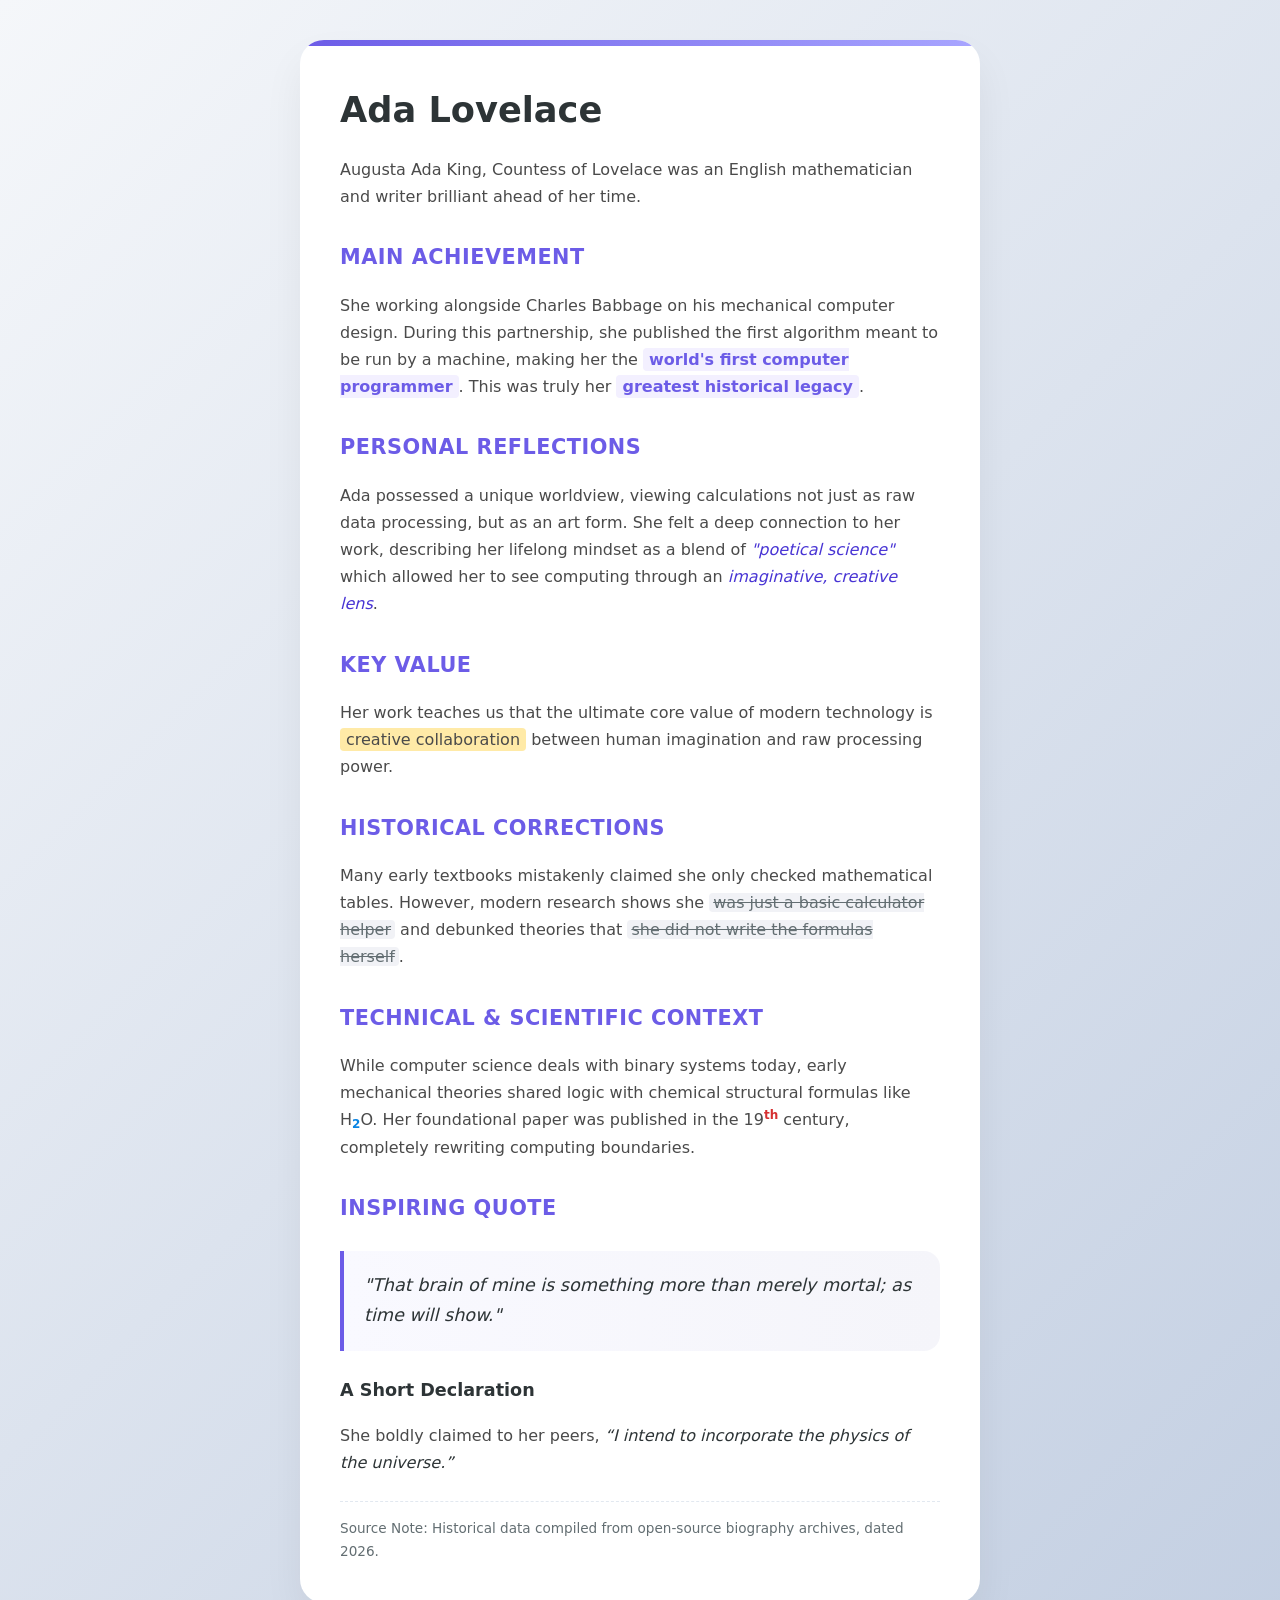
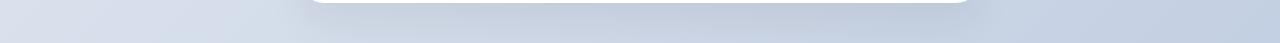
==== homework.html @ de789cb5 "Add files via upload" ====
<!DOCTYPE html>
<html lang="en">
<head>
    <meta charset="UTF-8">
    <meta name="viewport" content="width=device-width, initial-scale=1.0">
    <title>Mini Biography: Ada Lovelace</title>
    <style>
        /* Modern Design System */
        :root {
            --primary: #6c5ce7;
            --primary-light: #f3f0ff;
            --text-dark: #2d3436;
            --text-muted: #636e72;
            --bg-card: #ffffff;
            --accent-yellow: #ffeaa7;
        }

        body {
            font-family: 'Segoe UI', system-ui, -apple-system, sans-serif;
            line-height: 1.7;
            background: linear-gradient(135deg, #f5f7fa 0%, #c3cfe2 100%);
            color: var(--text-dark);
            margin: 0;
            padding: 40px 20px;
            display: flex;
            justify-content: center;
            align-items: center;
            min-height: 100vh;
        }

        /* Interactive Profile Card Container */
        .biography-card {
            background: var(--bg-card);
            max-width: 600px;
            width: 100%;
            padding: 40px;
            border-radius: 24px;
            box-shadow: 0 20px 40px rgba(0, 0, 0, 0.06);
            transition: all 0.4s cubic-bezier(0.165, 0.84, 0.44, 1);
            position: relative;
            overflow: hidden;
        }

        .biography-card:hover {
            transform: translateY(-8px);
            box-shadow: 0 30px 60px rgba(0, 0, 0, 0.12);
        }

        /* Decorative top gradient accent */
        .biography-card::before {
            content: '';
            position: absolute;
            top: 0;
            left: 0;
            right: 0;
            height: 6px;
            background: linear-gradient(90deg, var(--primary), #a8a5ff);
        }

        h1 {
            font-size: 2.2rem;
            color: var(--text-dark);
            margin-top: 0;
            margin-bottom: 5px;
            font-weight: 800;
        }

        h2 {
            font-size: 1.3rem;
            color: var(--primary);
            margin-top: 30px;
            margin-bottom: 10px;
            text-transform: uppercase;
            letter-spacing: 0.5px;
            font-weight: 700;
        }

        h3 {
            font-size: 1.1rem;
            color: var(--text-dark);
            margin-top: 20px;
            margin-bottom: 5px;
        }

        p {
            margin-bottom: 1.2rem;
            color: #4a4a4a;
        }

        /* Bold Elements with dynamic hover properties */
        b, strong {
            color: var(--primary);
            font-weight: 600;
            background: var(--primary-light);
            padding: 2px 6px;
            border-radius: 4px;
            transition: all 0.2s;
        }

        b:hover, strong:hover {
            background: var(--primary);
            color: white;
        }

        /* Italic Elements */
        i, em {
            color: #4834d4;
            font-style: italic;
        }

        /* Clean Strike-through styling */
        s, del {
            color: var(--text-muted);
            background: #f1f2f6;
            padding: 0 4px;
            border-radius: 4px;
            text-decoration: line-through;
        }

        /* Modern text highlighting */
        mark {
            background: var(--accent-yellow);
            color: inherit;
            padding: 2px 6px;
            border-radius: 4px;
            font-weight: 500;
        }

        /* Blockquote Styling */
        blockquote {
            background: linear-gradient(to right, #f9f9ff, #f5f5fa);
            border-left: 4px solid var(--primary);
            margin: 25px 0;
            padding: 20px;
            font-style: italic;
            font-size: 1.1rem;
            border-radius: 0 16px 16px 0;
            transition: transform 0.3s ease;
        }

        blockquote:hover {
            transform: scale(1.02);
        }

        /* Inline Quotation text styling */
        q {
            font-style: italic;
            color: #2d3436;
            font-weight: 500;
        }

        /* Subscript & Superscript layout corrections */
        sub, sup {
            font-size: 75%;
            line-height: 0;
            position: relative;
            vertical-align: baseline;
        }

        sub { bottom: -0.25em; color: #0984e3; font-weight: bold; }
        sup { top: -0.5em; color: #d63031; font-weight: bold; }

        /* Source Note Container */
        small {
            display: block;
            margin-top: 25px;
            color: var(--text-muted);
            border-top: 1px dashed #e2e8f0;
            padding-top: 15px;
            font-size: 0.85rem;
        }
    </style>
</head>
<body>

    <main class="biography-card">
        
        <h1>Ada Lovelace</h1>
        <p>Augusta Ada King, Countess of Lovelace was an English mathematician and writer brilliant ahead of her time.</p>

        <h2>Main Achievement</h2>
        <p>She working alongside Charles Babbage on his mechanical computer design. During this partnership, she published the first algorithm meant to be run by a machine, making her the <strong>world's first computer programmer</strong>. This was truly her <b>greatest historical legacy</b>.</p>

        <h2>Personal Reflections</h2>
        <p>Ada possessed a unique worldview, viewing calculations not just as raw data processing, but as an art form. She felt a deep connection to her work, describing her lifelong mindset as a blend of <i>"poetical science"</i> which allowed her to see computing through an <em>imaginative, creative lens</em>.</p>

        <h2>Key Value</h2>
        <p>Her work teaches us that the ultimate core value of modern technology is <mark>creative collaboration</mark> between human imagination and raw processing power.</p>

        <h2>Historical Corrections</h2>
        <p>Many early textbooks mistakenly claimed she only checked mathematical tables. However, modern research shows she <del>was just a basic calculator helper</del> and debunked theories that <s>she did not write the formulas herself</s>.</p>

        <h2>Technical & Scientific Context</h2>
        <p>While computer science deals with binary systems today, early mechanical theories shared logic with chemical structural formulas like H<sub>2</sub>O. Her foundational paper was published in the 19<sup>th</sup> century, completely rewriting computing boundaries.</p>

        <h2>Inspiring Quote</h2>
        <blockquote title="Hover over me!">
            "That brain of mine is something more than merely mortal; as time will show."
        </blockquote>

        <h3>A Short Declaration</h3>
        <p>She boldly claimed to her peers, <q>I intend to incorporate the physics of the universe.</q></p>

        <small>Source Note: Historical data compiled from open-source biography archives, dated 2026.</small>

    </main>

</body>
</html>
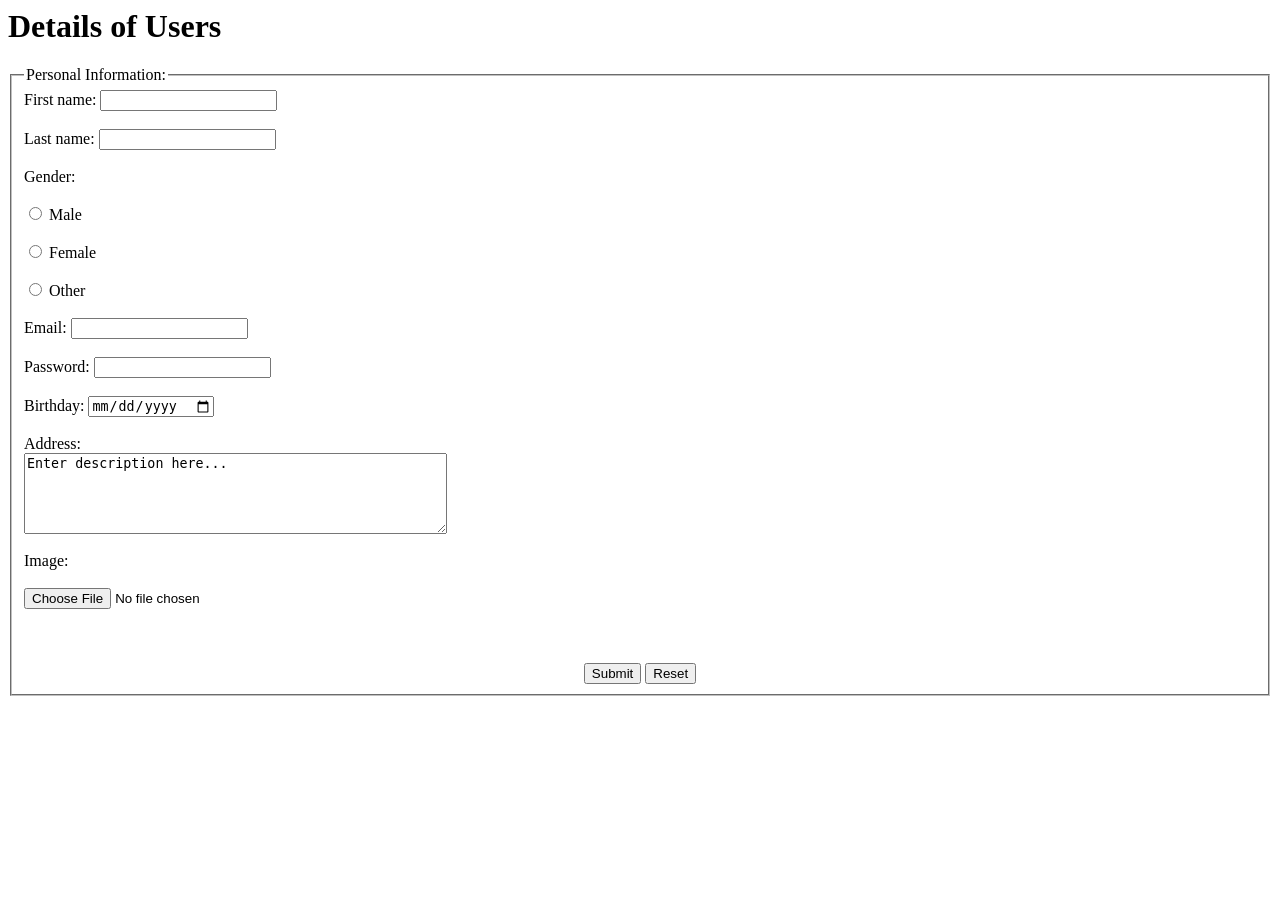
==== commit 09fbf2aa: "Add files via upload" ====
--- a/homework.html
+++ b/homework.html
@@ -1,209 +1,36 @@
-<!DOCTYPE html>
-<html lang="en">
-<head>
-    <meta charset="UTF-8">
-    <meta name="viewport" content="width=device-width, initial-scale=1.0">
-    <title>Mini Biography: Ada Lovelace</title>
-    <style>
-        /* Modern Design System */
-        :root {
-            --primary: #6c5ce7;
-            --primary-light: #f3f0ff;
-            --text-dark: #2d3436;
-            --text-muted: #636e72;
-            --bg-card: #ffffff;
-            --accent-yellow: #ffeaa7;
-        }
-
-        body {
-            font-family: 'Segoe UI', system-ui, -apple-system, sans-serif;
-            line-height: 1.7;
-            background: linear-gradient(135deg, #f5f7fa 0%, #c3cfe2 100%);
-            color: var(--text-dark);
-            margin: 0;
-            padding: 40px 20px;
-            display: flex;
-            justify-content: center;
-            align-items: center;
-            min-height: 100vh;
-        }
-
-        /* Interactive Profile Card Container */
-        .biography-card {
-            background: var(--bg-card);
-            max-width: 600px;
-            width: 100%;
-            padding: 40px;
-            border-radius: 24px;
-            box-shadow: 0 20px 40px rgba(0, 0, 0, 0.06);
-            transition: all 0.4s cubic-bezier(0.165, 0.84, 0.44, 1);
-            position: relative;
-            overflow: hidden;
-        }
-
-        .biography-card:hover {
-            transform: translateY(-8px);
-            box-shadow: 0 30px 60px rgba(0, 0, 0, 0.12);
-        }
-
-        /* Decorative top gradient accent */
-        .biography-card::before {
-            content: '';
-            position: absolute;
-            top: 0;
-            left: 0;
-            right: 0;
-            height: 6px;
-            background: linear-gradient(90deg, var(--primary), #a8a5ff);
-        }
-
-        h1 {
-            font-size: 2.2rem;
-            color: var(--text-dark);
-            margin-top: 0;
-            margin-bottom: 5px;
-            font-weight: 800;
-        }
-
-        h2 {
-            font-size: 1.3rem;
-            color: var(--primary);
-            margin-top: 30px;
-            margin-bottom: 10px;
-            text-transform: uppercase;
-            letter-spacing: 0.5px;
-            font-weight: 700;
-        }
-
-        h3 {
-            font-size: 1.1rem;
-            color: var(--text-dark);
-            margin-top: 20px;
-            margin-bottom: 5px;
-        }
-
-        p {
-            margin-bottom: 1.2rem;
-            color: #4a4a4a;
-        }
-
-        /* Bold Elements with dynamic hover properties */
-        b, strong {
-            color: var(--primary);
-            font-weight: 600;
-            background: var(--primary-light);
-            padding: 2px 6px;
-            border-radius: 4px;
-            transition: all 0.2s;
-        }
-
-        b:hover, strong:hover {
-            background: var(--primary);
-            color: white;
-        }
-
-        /* Italic Elements */
-        i, em {
-            color: #4834d4;
-            font-style: italic;
-        }
-
-        /* Clean Strike-through styling */
-        s, del {
-            color: var(--text-muted);
-            background: #f1f2f6;
-            padding: 0 4px;
-            border-radius: 4px;
-            text-decoration: line-through;
-        }
-
-        /* Modern text highlighting */
-        mark {
-            background: var(--accent-yellow);
-            color: inherit;
-            padding: 2px 6px;
-            border-radius: 4px;
-            font-weight: 500;
-        }
-
-        /* Blockquote Styling */
-        blockquote {
-            background: linear-gradient(to right, #f9f9ff, #f5f5fa);
-            border-left: 4px solid var(--primary);
-            margin: 25px 0;
-            padding: 20px;
-            font-style: italic;
-            font-size: 1.1rem;
-            border-radius: 0 16px 16px 0;
-            transition: transform 0.3s ease;
-        }
-
-        blockquote:hover {
-            transform: scale(1.02);
-        }
-
-        /* Inline Quotation text styling */
-        q {
-            font-style: italic;
-            color: #2d3436;
-            font-weight: 500;
-        }
-
-        /* Subscript & Superscript layout corrections */
-        sub, sup {
-            font-size: 75%;
-            line-height: 0;
-            position: relative;
-            vertical-align: baseline;
-        }
-
-        sub { bottom: -0.25em; color: #0984e3; font-weight: bold; }
-        sup { top: -0.5em; color: #d63031; font-weight: bold; }
-
-        /* Source Note Container */
-        small {
-            display: block;
-            margin-top: 25px;
-            color: var(--text-muted);
-            border-top: 1px dashed #e2e8f0;
-            padding-top: 15px;
-            font-size: 0.85rem;
-        }
-    </style>
-</head>
+<html>
 <body>
 
-    <main class="biography-card">
-        
-        <h1>Ada Lovelace</h1>
-        <p>Augusta Ada King, Countess of Lovelace was an English mathematician and writer brilliant ahead of her time.</p>
+  <h1>Details of Users</h1>
 
-        <h2>Main Achievement</h2>
-        <p>She working alongside Charles Babbage on his mechanical computer design. During this partnership, she published the first algorithm meant to be run by a machine, making her the <strong>world's first computer programmer</strong>. This was truly her <b>greatest historical legacy</b>.</p>
-
-        <h2>Personal Reflections</h2>
-        <p>Ada possessed a unique worldview, viewing calculations not just as raw data processing, but as an art form. She felt a deep connection to her work, describing her lifelong mindset as a blend of <i>"poetical science"</i> which allowed her to see computing through an <em>imaginative, creative lens</em>.</p>
-
-        <h2>Key Value</h2>
-        <p>Her work teaches us that the ultimate core value of modern technology is <mark>creative collaboration</mark> between human imagination and raw processing power.</p>
-
-        <h2>Historical Corrections</h2>
-        <p>Many early textbooks mistakenly claimed she only checked mathematical tables. However, modern research shows she <del>was just a basic calculator helper</del> and debunked theories that <s>she did not write the formulas herself</s>.</p>
-
-        <h2>Technical & Scientific Context</h2>
-        <p>While computer science deals with binary systems today, early mechanical theories shared logic with chemical structural formulas like H<sub>2</sub>O. Her foundational paper was published in the 19<sup>th</sup> century, completely rewriting computing boundaries.</p>
-
-        <h2>Inspiring Quote</h2>
-        <blockquote title="Hover over me!">
-            "That brain of mine is something more than merely mortal; as time will show."
-        </blockquote>
-
-        <h3>A Short Declaration</h3>
-        <p>She boldly claimed to her peers, <q>I intend to incorporate the physics of the universe.</q></p>
-
-        <small>Source Note: Historical data compiled from open-source biography archives, dated 2026.</small>
-
-    </main>
+  <form>
+    <fieldset>
+      <legend>Personal Information:</legend>
+      <label>First name:</label>
+      <input type="text" id="fname" name="fname"><br><br>
+      <label>Last name:</label>
+      <input type="text" id="lname" name="lname"><br><br>
+      <label>Gender:</label><br><br>
+      <input type="radio" name="subject" value="Male"> Male<br><br>
+      <input type="radio" name="subject" value="Female"> Female<br><br>
+      <input type="radio" name="subject" value="Other"> Other<br><br>
+      <label for="email">Email:</label>
+      <input type="email" id="email" name="email"><br><br>
+      <label for="email">Password:</label>
+      <input type="password" name="password"><br><br>
+      <label for="birthday">Birthday:</label>
+      <input type="date" id="birthday" name="birthday"><br><br>
+      <label for="email">Address:</label><br />
+      <textarea rows="5" cols="50" name="description">Enter description here...</textarea><br><br>
+      <label for="email">Image:</label><br><br>
+      <input type="file" name="fileupload" accept="image/*" /><br><br><br><br>
+      <center>
+        <input type="submit" name="submit" value="Submit" />
+        <input type="reset" name="reset" value="Reset" />
+      </center>
+    </fieldset>
+  </form>
 
 </body>
-</html>+
+</html>
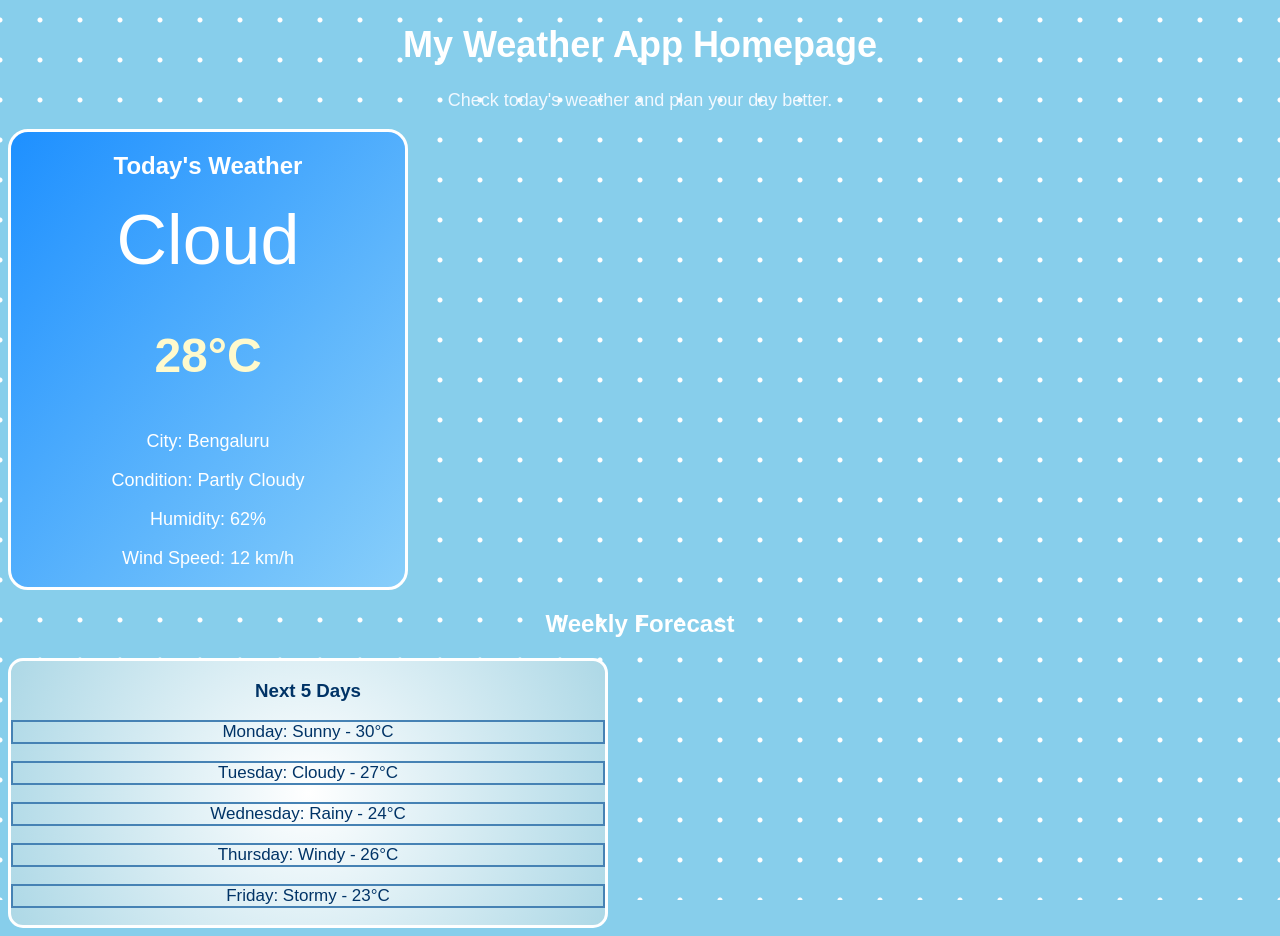
==== commit e535f1a1: "Add files via upload" ====
--- a/homework.html
+++ b/homework.html
@@ -1,36 +1,128 @@
+<!DOCTYPE html>
 <html>
+<head>
+  <title>My Weather App Homepage</title>
+ 
+  <style>
+    /* Universal selector: applies basic settings to the full page */
+    * {
+      box-sizing: border-box;
+      font-family: Arial, sans-serif;
+    }
+ 
+    /* Body background uses colour, image pattern, repeat, position, and attachment */
+    body {
+      background-color: #87ceeb;
+      background-image: radial-gradient(circle, white 2px, transparent 3px);
+      background-size: 40px 40px;
+      background-repeat: repeat;
+      background-position: top center;
+      background-attachment: fixed;
+      color: white;
+      text-align: center;
+    }
+ 
+    h1 {
+      font-size: 36px;
+      color: white;
+    }
+ 
+    .subtitle {
+      font-size: 18px;
+      color: #f0f8ff;
+    }
+ 
+    .weather-card {
+      width: 400px;
+      border: 3px solid white;
+      border-radius: 20px;
+      background-image: linear-gradient(to bottom right, #1e90ff, #87cefa);
+    }
+ 
+    .weather-icon {
+      font-size: 70px;
+      animation: floatCloud 3s infinite alternate;
+    }
+ 
+    #temperature {
+      font-size: 48px;
+      font-weight: bold;
+      color: #fffacd;
+    }
+ 
+    .details {
+      font-size: 18px;
+      color: white;
+    }
+ 
+    .forecast-section {
+      width: 600px;
+      border: 3px solid white;
+      border-radius: 15px;
+      background-image: radial-gradient(circle, white, #add8e6);
+      color: #003366;
+    }
+ 
+    .forecast-title {
+      color: #003366;
+    }
+ 
+    .day {
+      border: 2px solid #4682b4;
+      font-size: 17px;
+      color: #003366;
+    }
+ 
+    /* Group selector: styles both headings together */
+    h2, h3 {
+      color: white;
+    }
+ 
+    /* CSS animation using @keyframes */
+    @keyframes floatCloud {
+      from {
+        transform: translateY(0);
+      }
+ 
+      to {
+        transform: translateY(20px);
+      }
+    }
+  </style>
+</head>
+ 
 <body>
-
-  <h1>Details of Users</h1>
-
-  <form>
-    <fieldset>
-      <legend>Personal Information:</legend>
-      <label>First name:</label>
-      <input type="text" id="fname" name="fname"><br><br>
-      <label>Last name:</label>
-      <input type="text" id="lname" name="lname"><br><br>
-      <label>Gender:</label><br><br>
-      <input type="radio" name="subject" value="Male"> Male<br><br>
-      <input type="radio" name="subject" value="Female"> Female<br><br>
-      <input type="radio" name="subject" value="Other"> Other<br><br>
-      <label for="email">Email:</label>
-      <input type="email" id="email" name="email"><br><br>
-      <label for="email">Password:</label>
-      <input type="password" name="password"><br><br>
-      <label for="birthday">Birthday:</label>
-      <input type="date" id="birthday" name="birthday"><br><br>
-      <label for="email">Address:</label><br />
-      <textarea rows="5" cols="50" name="description">Enter description here...</textarea><br><br>
-      <label for="email">Image:</label><br><br>
-      <input type="file" name="fileupload" accept="image/*" /><br><br><br><br>
-      <center>
-        <input type="submit" name="submit" value="Submit" />
-        <input type="reset" name="reset" value="Reset" />
-      </center>
-    </fieldset>
-  </form>
-
+ 
+  <h1>My Weather App Homepage</h1>
+ 
+  <p class="subtitle">
+    Check today's weather and plan your day better.
+  </p>
+ 
+  <div class="weather-card">
+    <h2>Today's Weather</h2>
+ 
+    <div class="weather-icon">Cloud</div>
+ 
+    <p id="temperature">28°C</p>
+ 
+    <p class="details">City: Bengaluru</p>
+    <p class="details">Condition: Partly Cloudy</p>
+    <p class="details">Humidity: 62%</p>
+    <p class="details">Wind Speed: 12 km/h</p>
+  </div>
+ 
+  <h2>Weekly Forecast</h2>
+ 
+  <div class="forecast-section">
+    <h3 class="forecast-title">Next 5 Days</h3>
+ 
+    <p class="day">Monday: Sunny - 30°C</p>
+    <p class="day">Tuesday: Cloudy - 27°C</p>
+    <p class="day">Wednesday: Rainy - 24°C</p>
+    <p class="day">Thursday: Windy - 26°C</p>
+    <p class="day">Friday: Stormy - 23°C</p>
+  </div>
+ 
 </body>
-
 </html>
